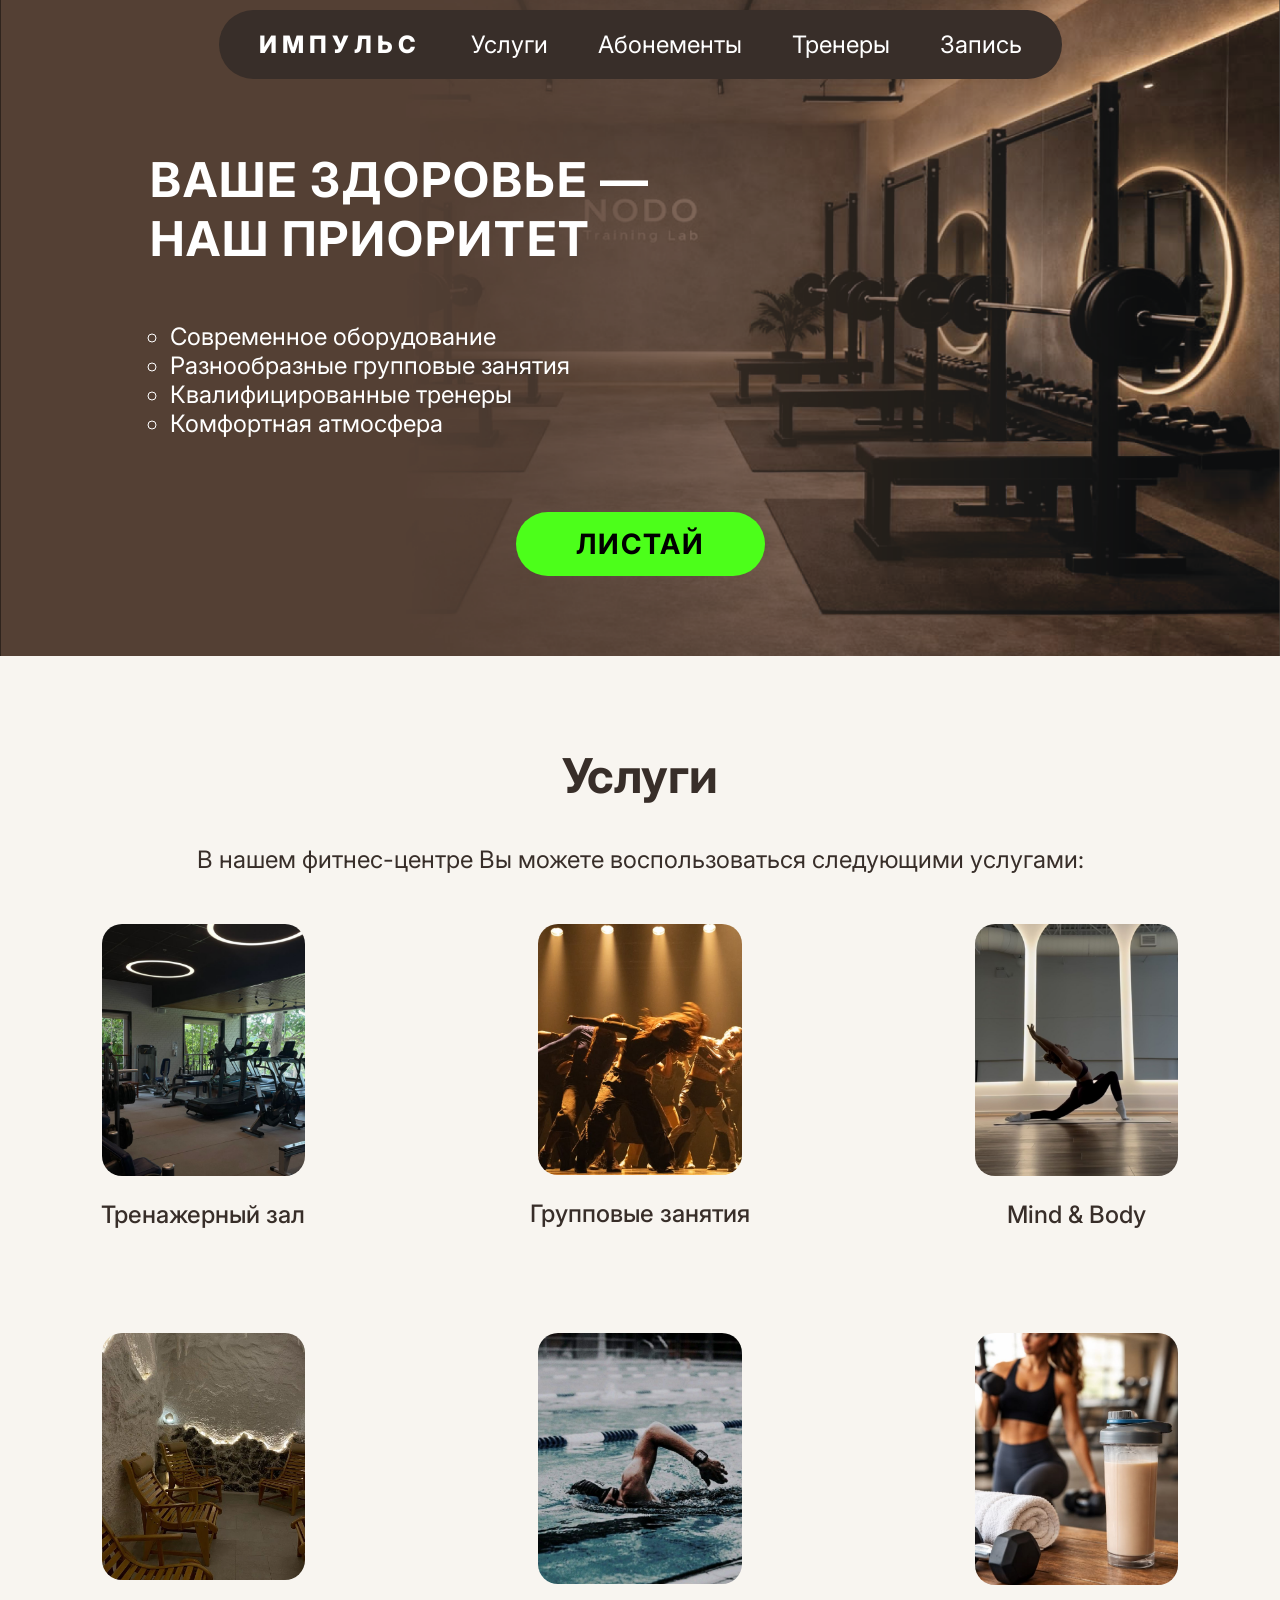
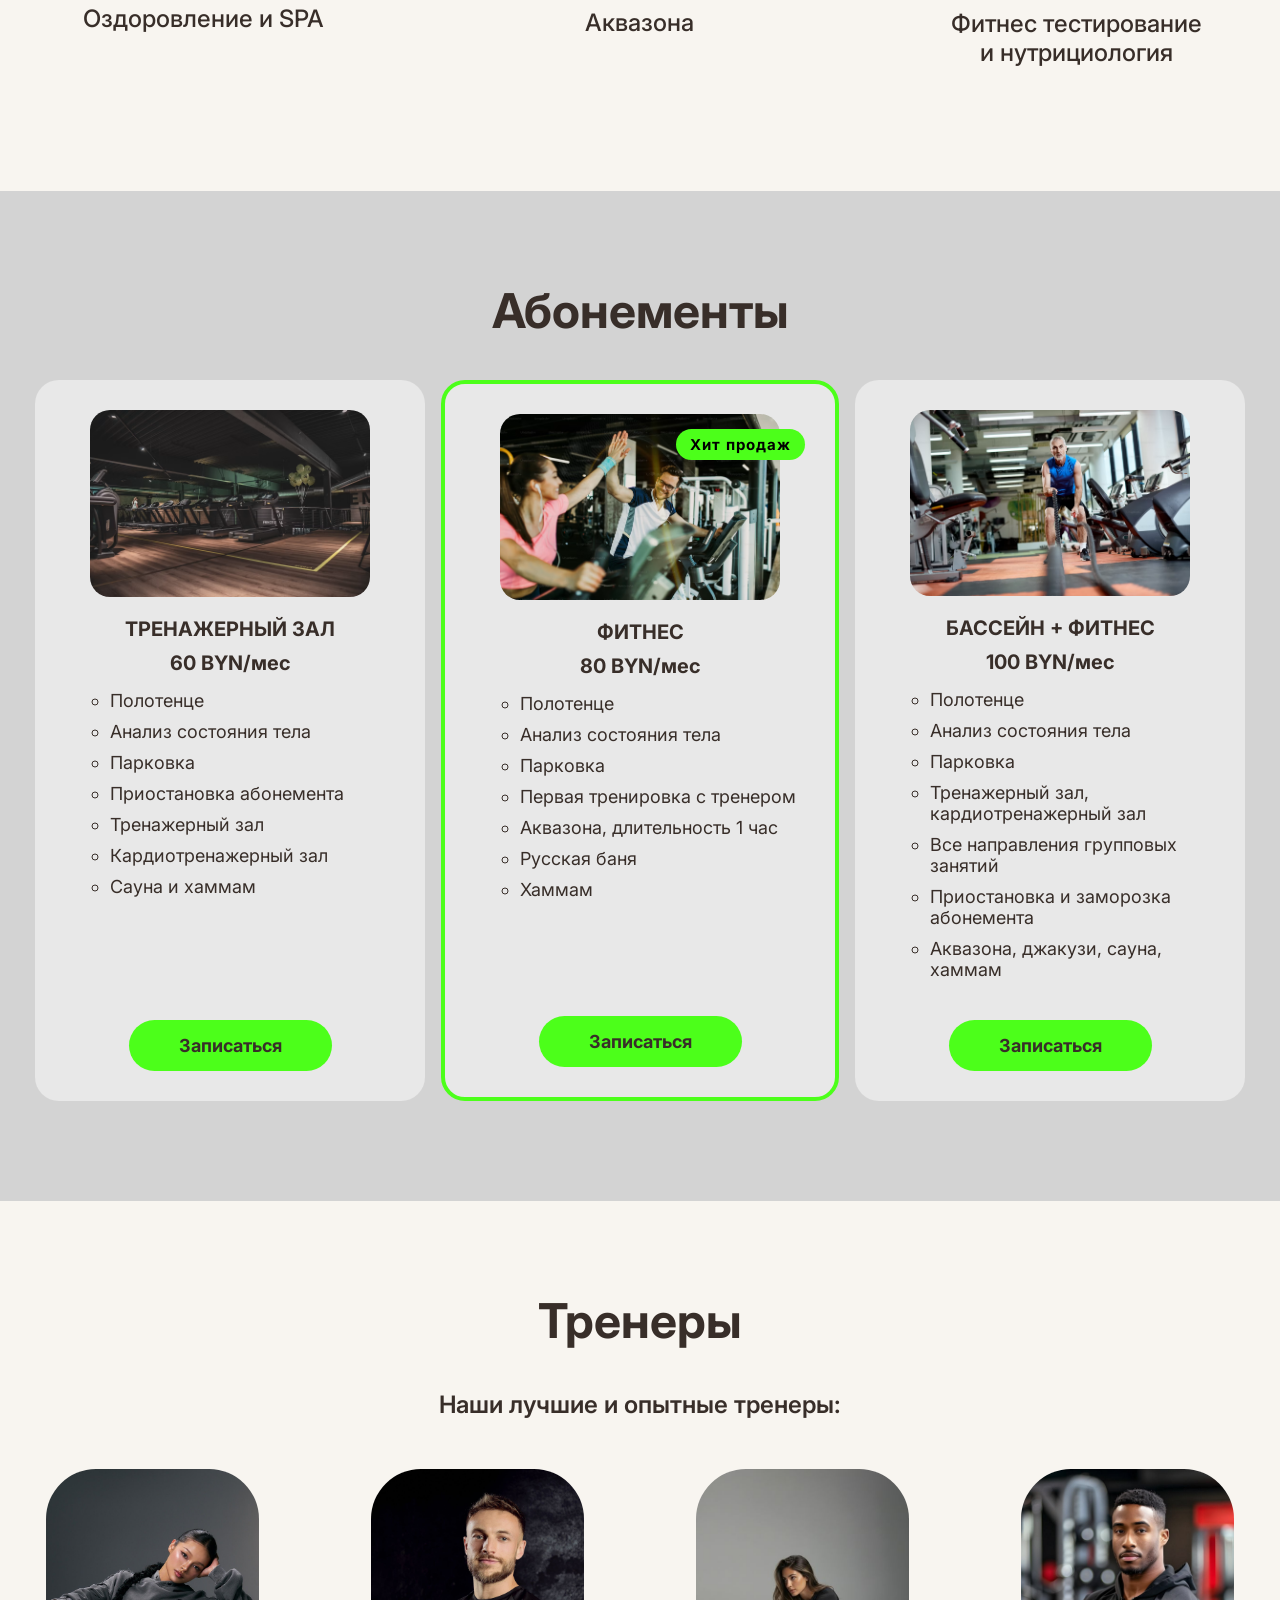
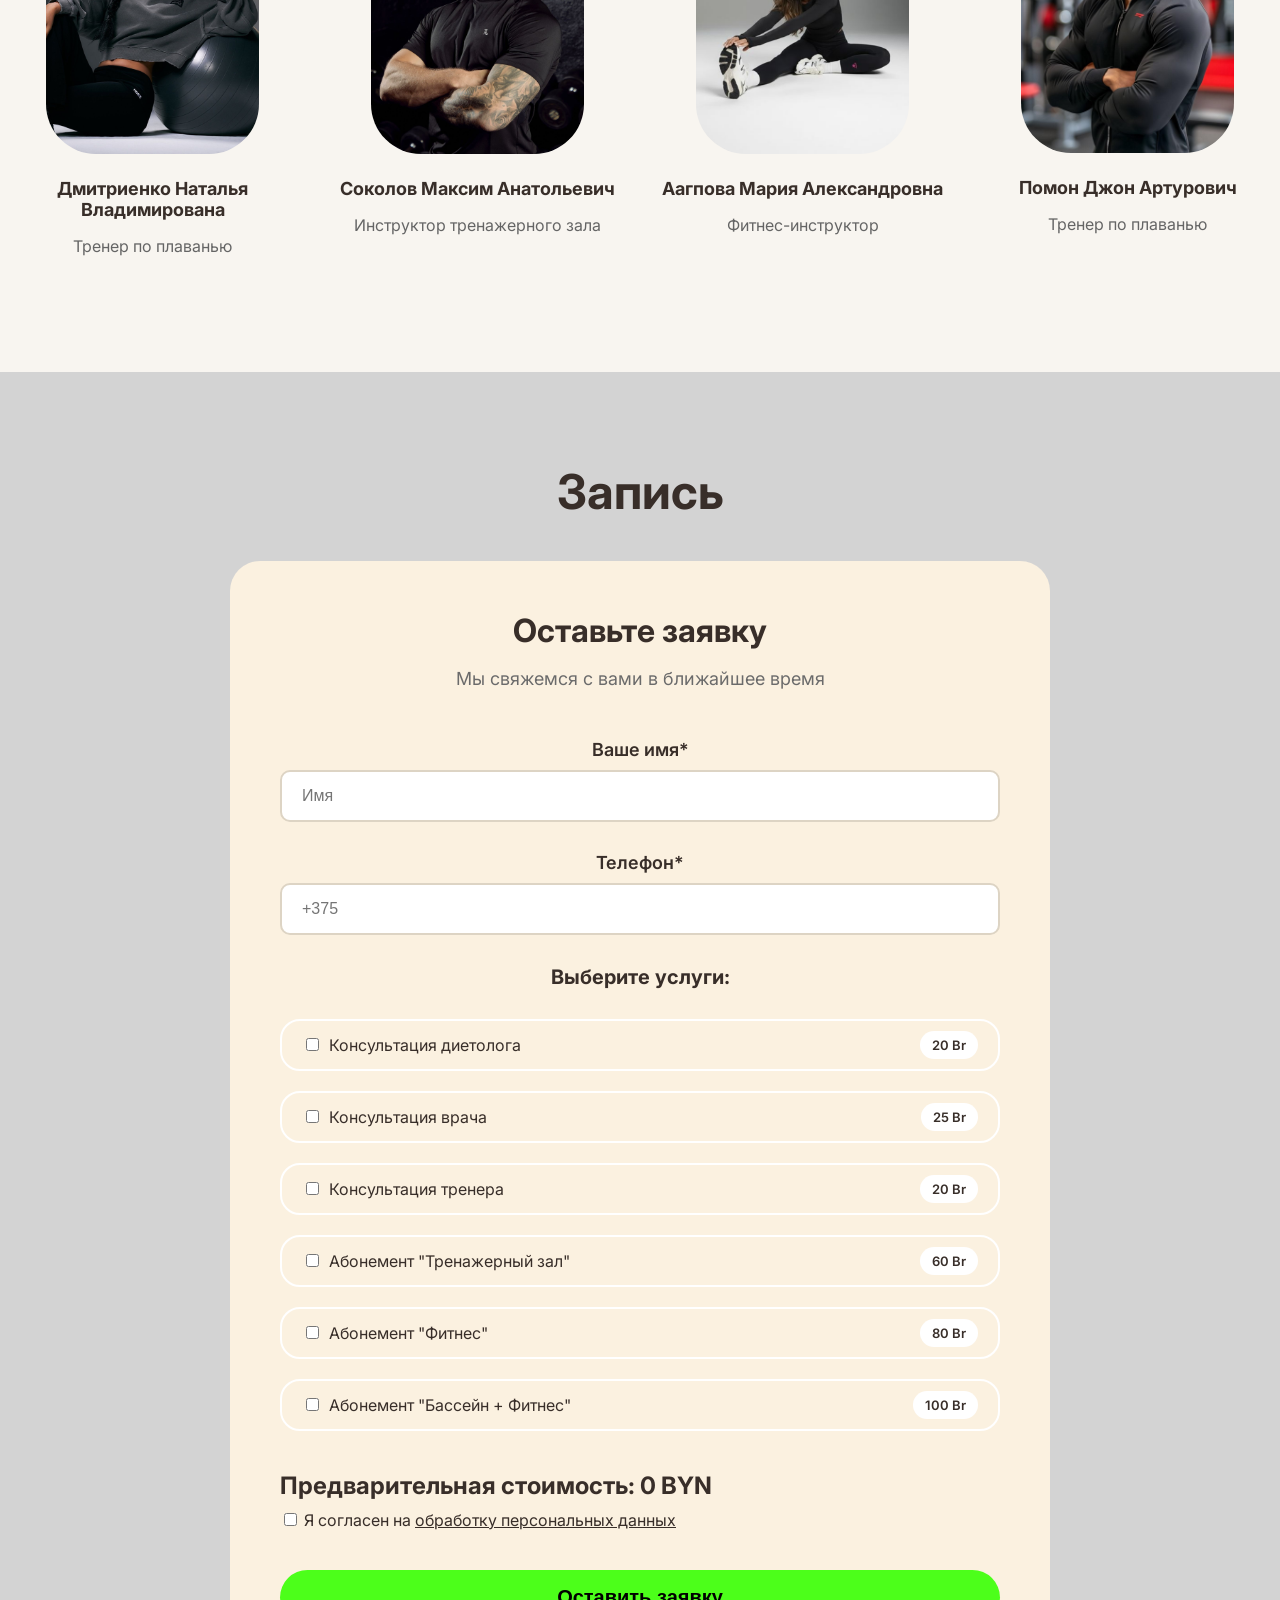
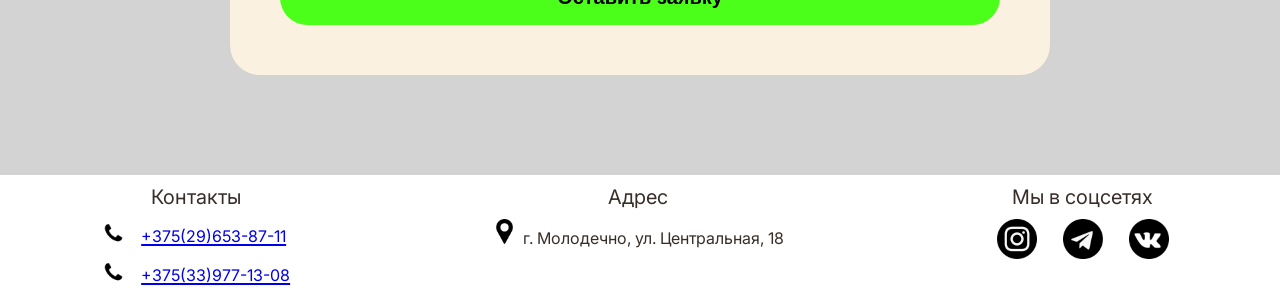
==== index.html @ 0cffe6ad "initial commit" ====
<!DOCTYPE html>
<html lang="en">
<head>
    <meta charset="UTF-8">
    <meta name="viewport" content="width=device-width, initial-scale=1.0">
    <title>IMPULS</title>
    <link rel="icon" type="image/png" href="IMG/logo-icon.png">
    <link rel="preconnect" href="https://fonts.googleapis.com">
    <link rel="preconnect" href="https://fonts.gstatic.com" crossorigin>
    <link href="https://fonts.googleapis.com/css2?family=Inter:ital,opsz,wght@0,14..32,100..900;1,14..32,100..900&display=swap" rel="stylesheet">
    <link href="index.css" type="text/css" rel="stylesheet">
</head>
<body>
    <header class="header">
        <a href="#block1" class="logo">ИМПУЛЬС</a>
        <a href="#block2">Услуги</a>
        <a href="#block3">Абонементы</a>
        <a href="#block4">Тренеры</a>
        <a href="#block5">Запись</a>
    </header>
    <div id="block1" class="block1">
        <div class="slogan">ВАШЕ ЗДОРОВЬЕ — <br>НАШ ПРИОРИТЕТ</div>
        <div class="advantages">
            <ul type="circle">
                <li>Современное оборудование</li>
                <li>Разнообразные групповые занятия</li>
                <li>Квалифицированные тренеры</li>
                <li>Комфортная атмосфера</li>
            </ul>
        </div>
        <a href="#block2" class="button">ЛИСТАЙ</a>
    </div>

    <div id="block2" class="block2">
        <h3>Услуги</h3>
        <div class="text">В нашем фитнес-центре Вы можете воспользоваться следующими услугами:</div>
        <div class="directions">
            <a href="html/gym.html" target="_top" class="items-link">
                <div class="item">
                <img src="IMG/Cardio.png" alt="Тренажерный зал">
                <p>Тренажерный зал</p>
            </div>
            </a>
            <a href="html/groupclasses.html" target="_top" class="items-link">
                <div class="item">
                <img src="IMG/Dance1.jpg" alt="Групповые занятия">
                <p>Групповые занятия</p>
            </div>
            </a>
            <a href="html/mindbody.html" target="_top" class="items-link">
                <div class="item">
                <img src="IMG/Stretching.png" alt="Mind & Body">
                <p>Mind & Body</p>
            </div>
            </a>
            <a href="html/spa.html" target="_top" class="items-link">
                <div class="item">
                <img src="IMG/salt.jpg" alt=Оздоровление и SPA">
                <p>Оздоровление и SPA</p>
            </div>
            </a>
            <a href="html/aquazone.html" target="_top" class="items-link">
                <div class="item">
                <img src="IMG/Swim.png" alt="Аквазона">
                <p>Аквазона</p>
            </div>
            </a>
            <a href="html/fittesting.html" target="_top" class="items-link">
                <div class="item">
                <img src="IMG/testing.jpg" alt="Тестирование и нутрициология">
                <p>Фитнес тестирование <br>и нутрициология</p>
            </div>
            </a>
        </div>
    </div>

    <div id="block3" class="block3">
        <h3>Абонементы</h3>
        <div class="subscriptions">
            <div class="subtrain">
                <img src="IMG/train1.avif" alt="Месячный абонемент">
                <p class="included-sub">ТРЕНАЖЕРНЫЙ ЗАЛ</p>
                <p class="sub-price">60 BYN/мес</p>
                <ul type="circle" class="included">
                    <li>Полотенце</li>
                    <li>Анализ состояния тела</li>
                    <li>Парковка</li>
                    <li>Приостановка абонемента</li>
                    <li>Тренажерный зал</li>
                    <li>Кардиотренажерный зал</li>
                    <li>Сауна и хаммам</li>
                </ul>
                <a href="#block5" class="btn">Записаться</a>
            </div>
            <div class="subfit">
                <span class="badge">Хит продаж</span> 
                <img src="IMG/train2.avif" alt="Разовый абонемент">
                <p class="included-sub">ФИТНЕС</p>
                <p class="sub-price">80 BYN/мес</p>
                <ul type="circle" class="included">
                    <li>Полотенце</li>
                    <li>Анализ состояния тела</li>
                    <li>Парковка</li>
                    <li>Первая тренировка с тренером</li>
                    <li>Аквазона, длительность 1 час</li>
                    <li>Русская баня</li>
                    <li>Хаммам</li>
                </ul>
                <a href="#block5" class="btn">Записаться</a>
            </div>
            <div class="subswim">
                <img src="IMG/train3.avif" alt="Плюс абонемент">
                <p class="included-sub">БАССЕЙН + ФИТНЕС</p>
                <p class="sub-price">100 BYN/мес</p>
                <ul type="circle" class="included">
                    <li>Полотенце</li>
                    <li>Анализ состояния тела</li>
                    <li>Парковка</li>
                    <li>Тренажерный зал, кардиотренажерный зал</li>
                    <li>Все направления групповых занятий</li>
                    <li>Приостановка и заморозка абонемента</li>
                    <li>Аквазона, джакузи, сауна, хаммам</li>
                </ul>
                <a href="#block5" class="btn">Записаться</a>
            </div>
        </div>
    </div>

    <div id="block4" class="block4">
        <h3>Тренеры</h3>
        <div class="best-train">Наши лучшие и опытные тренеры:</div>
        <div class="trainers">
            <div class="trainer">
                <img src="IMG/trainer_Natalia.png" alt="Дмитриенко Наталья">
                <p>Дмитриенко Наталья Владимирована</p>
                <div class="description">
                    <p>Тренер по плаванью</p>
                </div>
            </div>
            <div class="trainer">
                <img src="IMG/trainer_Maks.jpg" alt="Соколов Максим">
                <p>Соколов Максим Анатольевич</p>
                <div class="description">
                    <p>Инструктор тренажерного зала</p>
                </div>
            </div>
            <div class="trainer">
                <img src="IMG/trainer_Maria.png" alt="Агапова Мария">
                <p>Аагпова Мария Александровна</p>
                <div class="description">
                    <p>Фитнес-инструктор</p>
                </div>
            </div>
            <div class="trainer">
                <img src="IMG/trainer_Jon.jpg" alt="Помон Джон">
                <p>Помон Джон Артурович</p>
                <div class="description">
                    <p>Тренер по плаванью</p>
                </div>
            </div>
        </div>
    </div>

    <div id="block5" class="block5">
        <h3>Запись</h3>
        <div class="record">
            <p class="record-title">Оставьте заявку</p>
            <p class="record-subtitle">Мы свяжемся с вами в ближайшее время</p>
            <form id="forma">
                <div class="field-group">
                    <label for="name">Ваше имя*</label>
                    <input type="text" placeholder="Имя" id="name">
                </div>
                <div class="field-group">
                    <label for="phonetext">Телефон*</label>
                    <input type="tel" placeholder="+375" id="phonetext">
                </div>
                <div class="service-block">
                    <p>Выберите услуги:</p>
                    <div class="services">
                        <div class="service-card">
                            <input type="checkbox" id="diet">
                            <label for="diet">Консультация диетолога</label>
                            <span class="service-price">20 Br</span>
                        </div>            
                        <div class="service-card">
                            <input type="checkbox" id="doc">
                            <label for="doc">Консультация врача</label>
                            <span class="service-price">25 Br</span>
                        </div>
                        <div class="service-card">
                            <input type="checkbox" id="train">
                            <label for="train">Консультация тренера</label>
                            <span class="service-price">20 Br</span>
                        </div>
                        <div class="service-card">
                            <input type="checkbox" id="month">
                            <label for="month">Абонемент "Тренажерный зал"</label>
                            <span class="service-price">60 Br</span>
                        </div>
                        <div class="service-card">
                            <input type="checkbox" id="one">
                            <label for="one">Абонемент "Фитнес"</label>
                            <span class="service-price">80 Br</span>
                        </div>
                        <div class="service-card">
                            <input type="checkbox" id="plus">
                            <label for="plus">Абонемент "Бассейн + Фитнес"</label>
                            <span class="service-price">100 Br</span>
                        </div>
                    </div>
                    <h4>Предварительная стоимость: <span id="total-price">0</span> BYN</h4>
                    <div class="agreement-block">
                        <input type="checkbox" id="agreement">
                        <label for="agreement">Я согласен на <a href="https://pravo.by" target="_blank" class="policy-link">
                        обработку персональных данных</a></label>
                    </div>
                    <button class="btn-bit">Оставить заявку</button>
                </div>
            </form>
        </div>
    </div>

    <footer class="footer">
        <div class="contacts">
            <p class="footer-text">Контакты</p>
            <div class="phone">
                <img src="IMG/phone.png" alt="phone">
                <a href="tel: +375(29)653-87-11">
                    <span>+375(29)653-87-11</span>
                </a>
            </div>
            <div class="phone">
                <img src="IMG/phone.png" alt="phone">
                <a href="tel: +375(33)977-13-08">
                    <span>+375(33)977-13-08</span>
                </a>
            </div>
        </div>
        <div class="location">
            <p class="footer-text">Адрес</p>
            <a href="https://yandex.by" target="_blank" class="map-link">
                <div class="address">
                    <img src="IMG/location.png">
                    <span>г. Молодечно, ул. Центральная, 18</span>
                </div>
            </a>
        </div>
        <div class="social">
            <p class="footer-text">Мы в соцсетях</p>
            <div class="icons">
                <a href="https://www.instagram.com/stimul_molo_gym/" target="_blank" class="social-link">
                    <img src="IMG/insta.png" alt="Инстаграм">
                </a>
                <a href="https://t.me/TM_Gym" target="_blank" class="social-link">
                    <img src="IMG/tg.png" alt="Телеграм">
                </a>
                <a href="https://vk.com/impuls_svetlogorsk" target="_blank" class="social-link">
                    <img src="IMG/vk.png" alt="ВКонтакте">
                </a>
            </div>
        </div>
    </footer>
    <script>
        function calculateTotal() {
            let total = 0;
            if (document.getElementById('diet').checked) total += 20;
            if  (document.getElementById('doc').checked) total += 25;
            if (document.getElementById('train').checked) total += 20;
            if (document.getElementById('month').checked) total += 60;
            if (document.getElementById('one').checked) total += 80;
            if (document.getElementById('plus').checked) total +=100;

            document.getElementById('total-price').innerText = total;
        }

        document.getElementById('diet').onclick = calculateTotal;
        document.getElementById('doc').onclick = calculateTotal;
        document.getElementById('train').onclick = calculateTotal;
        document.getElementById('month').onclick = calculateTotal;
        document.getElementById('one').onclick = calculateTotal;
        document.getElementById('plus').onclick = calculateTotal;

        document.getElementById('forma').onsubmit = function(event) {
            event.preventDefault();

            let isAgreed = document.getElementById('agreement').checked;
            isAgreed ? alert("Заявка успешно оформлена!"):
            alert("Для отправки заявки необходимо согласие на обработку персональных данных");

            if (isAgreed) {
                document.getElementById('forma').reset();
                document.getElementById('total-price').innerText = 0;
            }
        }
    </script>
</body>
</html>
---- index.css ----
body {
    font-family: 'Inter', sans-serif;
    margin: 0px;
    color: #382e29; 
    font-size: 24px;
}
.header {
    display: flex;
    position: fixed;
    justify-content: space-between;
    background-color: #382e29; 
    border-radius: 50px;
    top: 10px;
    padding: 20px 40px;
    max-width: 1200px;
    gap: 50px;
    left: 0;
    right: 0;
    margin: 0 auto;
    width: max-content;
    z-index: 1000;
}
.header a {
    text-decoration: none;
    color: white;
}
.header a:hover {
    color: #4CFF1A;
}
.logo {
    letter-spacing: 5px;
    font-weight:800;
}
.block1 {
    background-image: url(IMG/fonb.png);
    background-size: cover;
    background-repeat: no-repeat;
    background-position: center;
    padding-top: 150px;
    padding-bottom: 80px;
    color: white;
}
.slogan {
    text-align: left;
    font-size: 48px;
    margin-left: 150px;
    font-weight: bold;
    letter-spacing: 2px;
}
.advantages {
    padding-top: 30px;
    padding-bottom: 100px;
    margin-left: 130px;
}
.button {
    text-decoration: none;
    width: max-content;
    padding: 15px 60px;
    font-size: 28px;
    border-radius: 70px;
    background-color: #4CFF1A;
    color: black;
    border: none;
    font-weight: bold;
    display: block;  
    margin-left: auto;  
    margin-right: auto;
    cursor: pointer;
    margin-top: -50px;
    letter-spacing: 2px;
    transition: color 0.3s ease;
}
.button:hover {
    color: white;
}
.block2, .block4 {
    background-color: #f8f5f0;
    padding-bottom: 100px;
}
.block3, .block5 {
    background-color: lightgrey;
    padding-bottom: 100px;
}
.text {
    text-align: center;
    margin-bottom: 50px;
}
h3 {
    font-size: 48px;
    text-align: center;
    margin: 0;
    padding-top: 90px;  
    padding-bottom: 40px;
}
.directions {
    display: grid;
    grid-template-columns: repeat(3, 1fr);
    row-gap: 80px;
    column-gap: 30px;
    max-width: 1400px;
    margin: 0 auto;
}
.items-link {
    text-decoration: none;
    color: #382e29;
    display: block;
    transition: transform 0.3s ease;
}
.items-link:hover {
    transform: scale(1.05);
}
.item {
    text-align: center;
    align-items: center;
}
.item p {
    font-weight: 500;
}
.item img {
    max-width: 50%;
    height: auto;
    display: block;
    margin: 0 auto;
    border-radius: 20px;
}
.subscriptions {
    display: grid;
    grid-template-columns: repeat(auto-fit, minmax(280px, 1fr));
    justify-content: center;
    justify-items: center;
    gap: 30px;
    max-width: 1200px;
    margin: 0 auto;
    padding: 0 20px;
}
.subtrain, .subfit, .subswim {
    display: flex;
    flex-direction: column;
    align-items: center;
    background-color: #e8e8e8;
    border-radius: 24px;
    padding: 30px 20px;
    width: 100%;
    max-width: 350px;
    position: relative;
}
.subfit {
    border: 4px #4CFF1A solid;
}
.subtrain img, .subfit img, .subswim img {
    width: 100%;
    max-width: 280px;
    height: auto;
    border-radius: 20px;
}
.trainer img {
    max-width: 70%;
    height: auto;
    border-radius: 20px;
}
.badge {
    position: absolute;
    top: 45px;    
    right: 30px; 
    background-color: #4CFF1A; 
    color: black;            
    font-size: 15px;           
    font-weight: bold;
    letter-spacing: 1px;       
    padding: 6px 14px;   
    border-radius: 20px;       
}
.included-sub {
    text-align: center;
    font-size: 20px;
    font-weight: bold;
    margin-top: 20px;
    margin-bottom: 10px;
}
.sub-price {
    text-align: center;
    font-size: 20px;
    font-weight: bold;
    margin-top: 0;
    margin-bottom: 15px;
    color: #382e29; 
}
.included {
    text-align: left;
    max-width: 280px;
    width: 100%;
    margin: 0 auto;
    font-size: 18px;
    flex-grow: 1;
}
.included li {
    margin-bottom: 10px; 
}
.included p {
    margin: 8px 0;
}
.btn {
    display: block;
    font-size: 18px;
    background-color: #4CFF1A;
    border: none;
    border-radius: 50px;
    padding: 15px 50px;
    cursor: pointer;
    margin-top: 30px;
    margin-bottom: 0;
    font-weight: bold;
    text-decoration: none;
    color: #382e29; 
    transition: color 0.3s ease;
}
.btn:hover {
    text-decoration: none;
    color: white;
}
.best-train {
    text-align: center;
    font-weight: 600;
    padding-bottom: 50px;
}
.trainers {
    display: grid;
    grid-template-columns: repeat(4, 1fr);
    gap: 20px;
}
.trainer {
    text-align: center;
}
.trainer > p {
    font-size: 18px;
    font-weight: 700;   
    margin-bottom: 5px; 
}
.trainer img {
    border-radius: 50px;
}
.description {
    color: #656565;     
    font-size: 16px;    
}
.block5 {
    text-align: center;
}
.bid {
    text-align: center;
    padding: 20px;
    font-size: 24px;
    font-weight: bold;
}
.record {
    background-color: #fbf1e0;
    border-radius: 30px;
    max-width: 720px;
    text-align: center;
    padding: 50px 50px;
    margin: 0 auto;
}
.record-title {
    font-size: 32px;
    font-weight: bold;
    margin-bottom: 4px;
    margin-top: 0;
}
.record-subtitle {
    font-size: 18px;
    color: #6b6b6b;
    margin-bottom: 50px;
}
.field-group {
    margin-bottom: 20px;
}
.field-group label {
    display: block;
    font-weight: 600;
    font-size: 18px;
    margin-bottom: 10px;
}
.field-group input {
    width: 100%;
    padding: 15px 20px;
    border-radius: 10px;
    margin-bottom: 10px;
    border: 2px solid #ddd4c4;
    box-sizing: border-box;
    font-size: 16px;
}
.service-block p{
    font-weight: bold;
    font-size: 20px;
    margin-bottom: 30px;
}
.service-card {
    display: flex;
    align-items: center;
    margin-bottom: 20px;
    text-align: left;
    font-size: 16px;
    border: 2px solid white;
    border-radius: 20px;
    padding: 10px 20px;
}
.service-card input[type="checkbox"] {
    margin-right: 10px;
    cursor: pointer;
}
.service-price {
    font-weight: 600;
    font-size: 13px;
    background-color: white;
    padding: 6px 12px;
    border-radius: 20px;
    margin-left: auto;
    margin-right: 0;
}
h4 {
    text-align: left;
    margin-top: 40px;
    margin-bottom: 10px;
}
.agreement-block {
    text-align: left;
    font-size: 16px;
    margin-bottom: 40px;
}
.agreement-block a {
    color: #382e29;
}
.btn-bit {
    display: block;
    font-size: 20px;
    background-color: #4CFF1A;
    border: none;
    border-radius: 50px;
    padding: 16px 40px;
    cursor: pointer;
    margin-left: auto;
    margin-right: auto;
    font-weight: bold;
    width: 100%;
    transition: color 0.3s ease;
}
.btn-bit:hover {
    color: white;
}
.footer {
    display: flex;
    justify-content: space-around;
    background-color: rgba(255, 255, 255, 0.85);
    width: 100%;
    align-items: flex-start;
    text-align: center;
    margin: 0;
}
.contacts, .location, .social {
    display: flex;
    flex-direction: column;
    align-items: center;
    text-align: center;
}

.phone {
    display: flex;
    align-items: center;
    justify-content: flex-start;
    gap: 15px;
    margin-bottom: 10px;
    width: 100%;
}
.phone span, .address span {
    font-size: 16px;
    text-align: left;
}
.phone img {
    width: 25px;
    height: 25px;
}
.address {
    width: 100%;
}
.map-link {
    display: flex;
    align-items: center;
    justify-content: flex-start; 
    gap: 15px;                
    text-decoration: none;     
    color: #382e29;             
    transition: color 0.3s ease; 
}
.map-link:hover {
    color: #4CFF1A;            
}
.address img {
    width: 25px;
    height: 25px;
}
.icons img {
    width: 40px;
    height: 40px;
    margin: 0 10px;
    transition: filter 0.3s ease;
}
.icons a {
    text-decoration: none;
}
.social-link:hover img {
    filter: invert(72%) sepia(85%) saturate(1495%) hue-rotate(53deg) brightness(108%) contrast(105%);
}
.footer-text {
    font-size: 20px;
    margin: 10px 0;
}
.footer-bottom {
    font-size: 16px;
    text-align: center;
}
.footer-bottom a {
    color: #382e29;
}
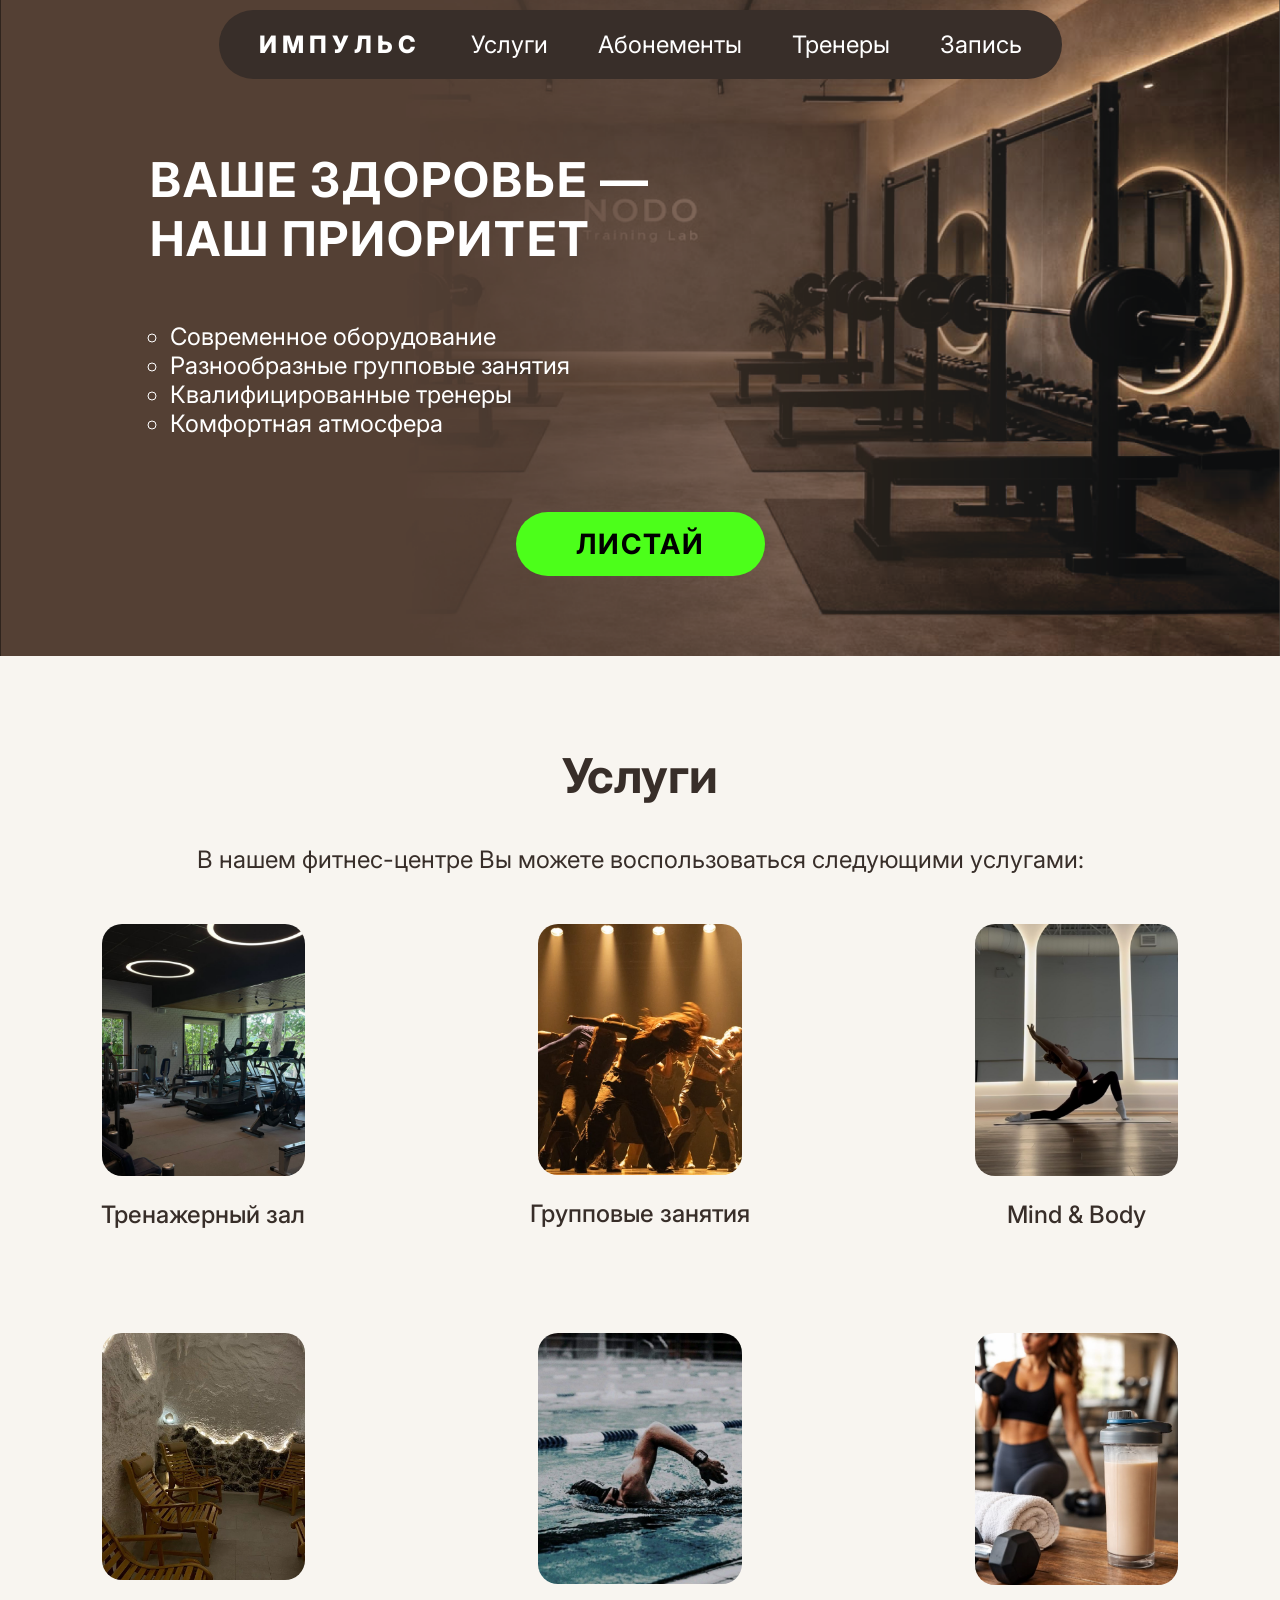
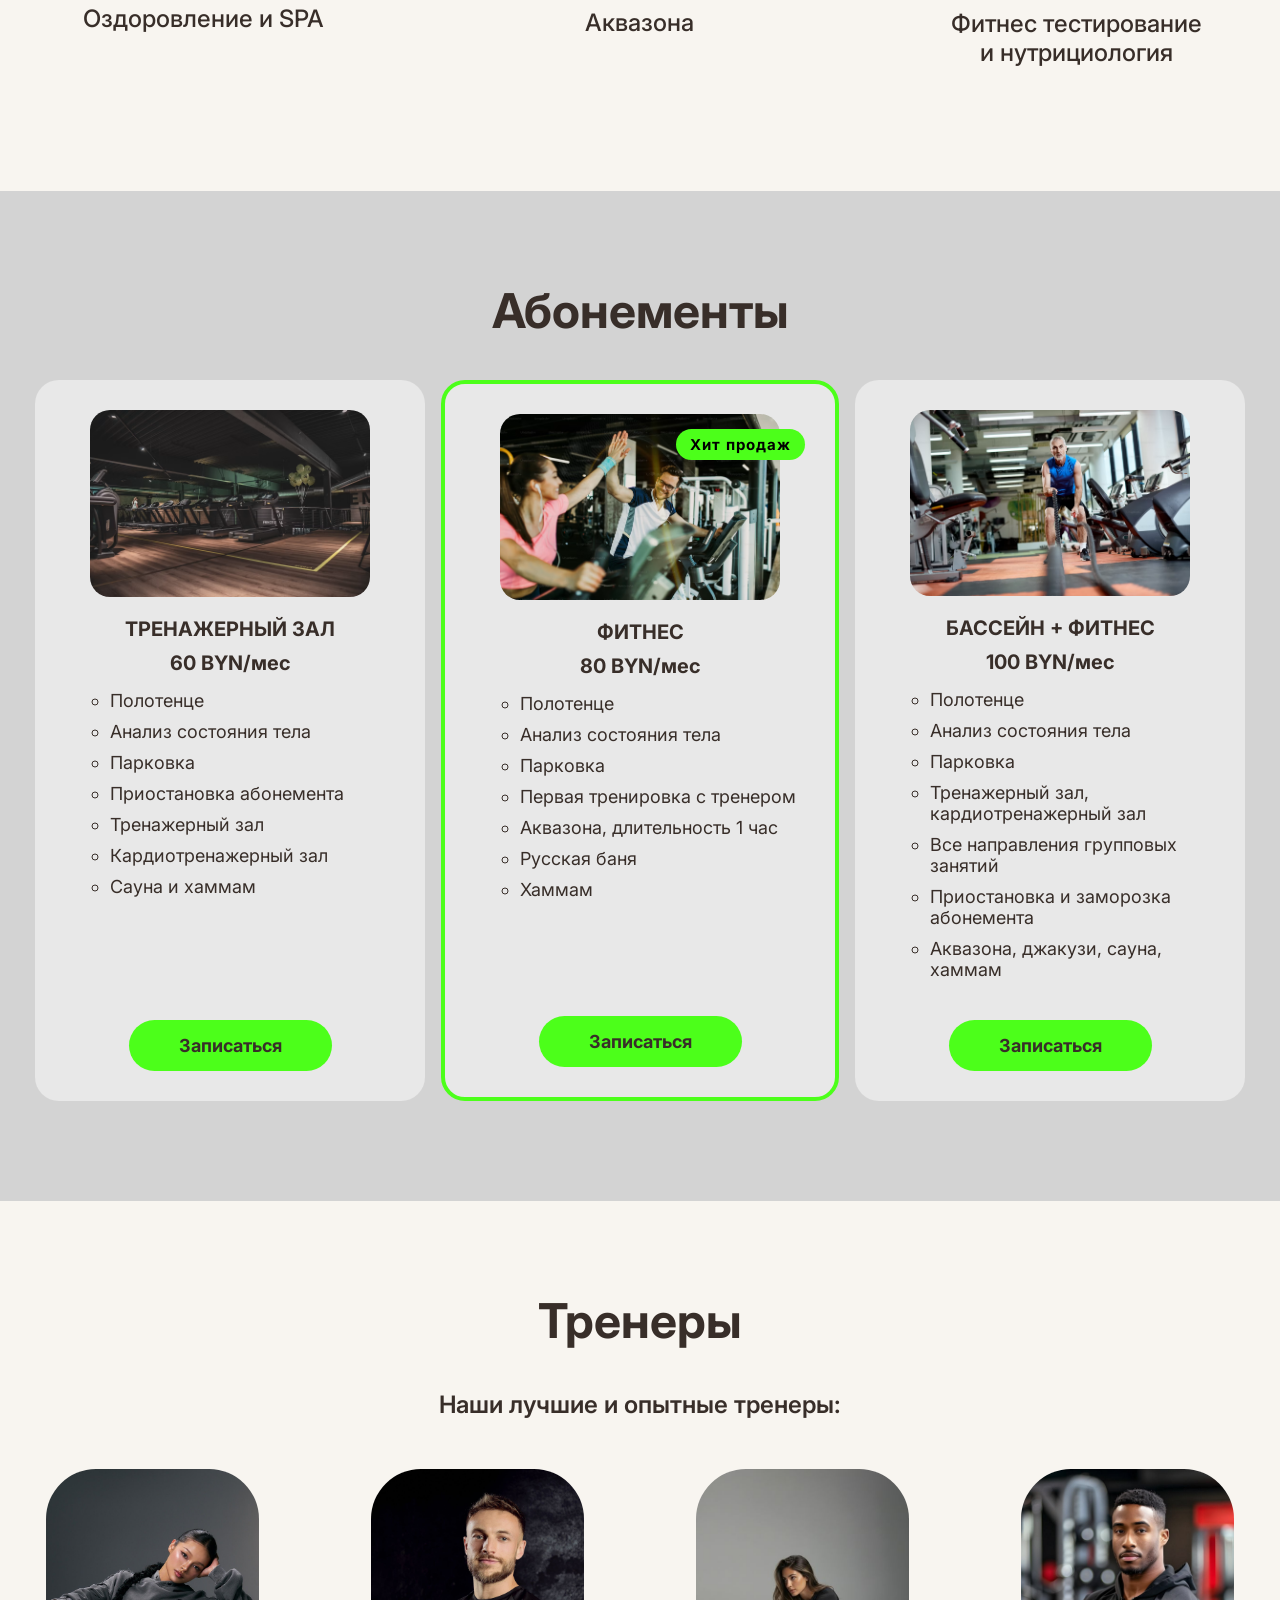
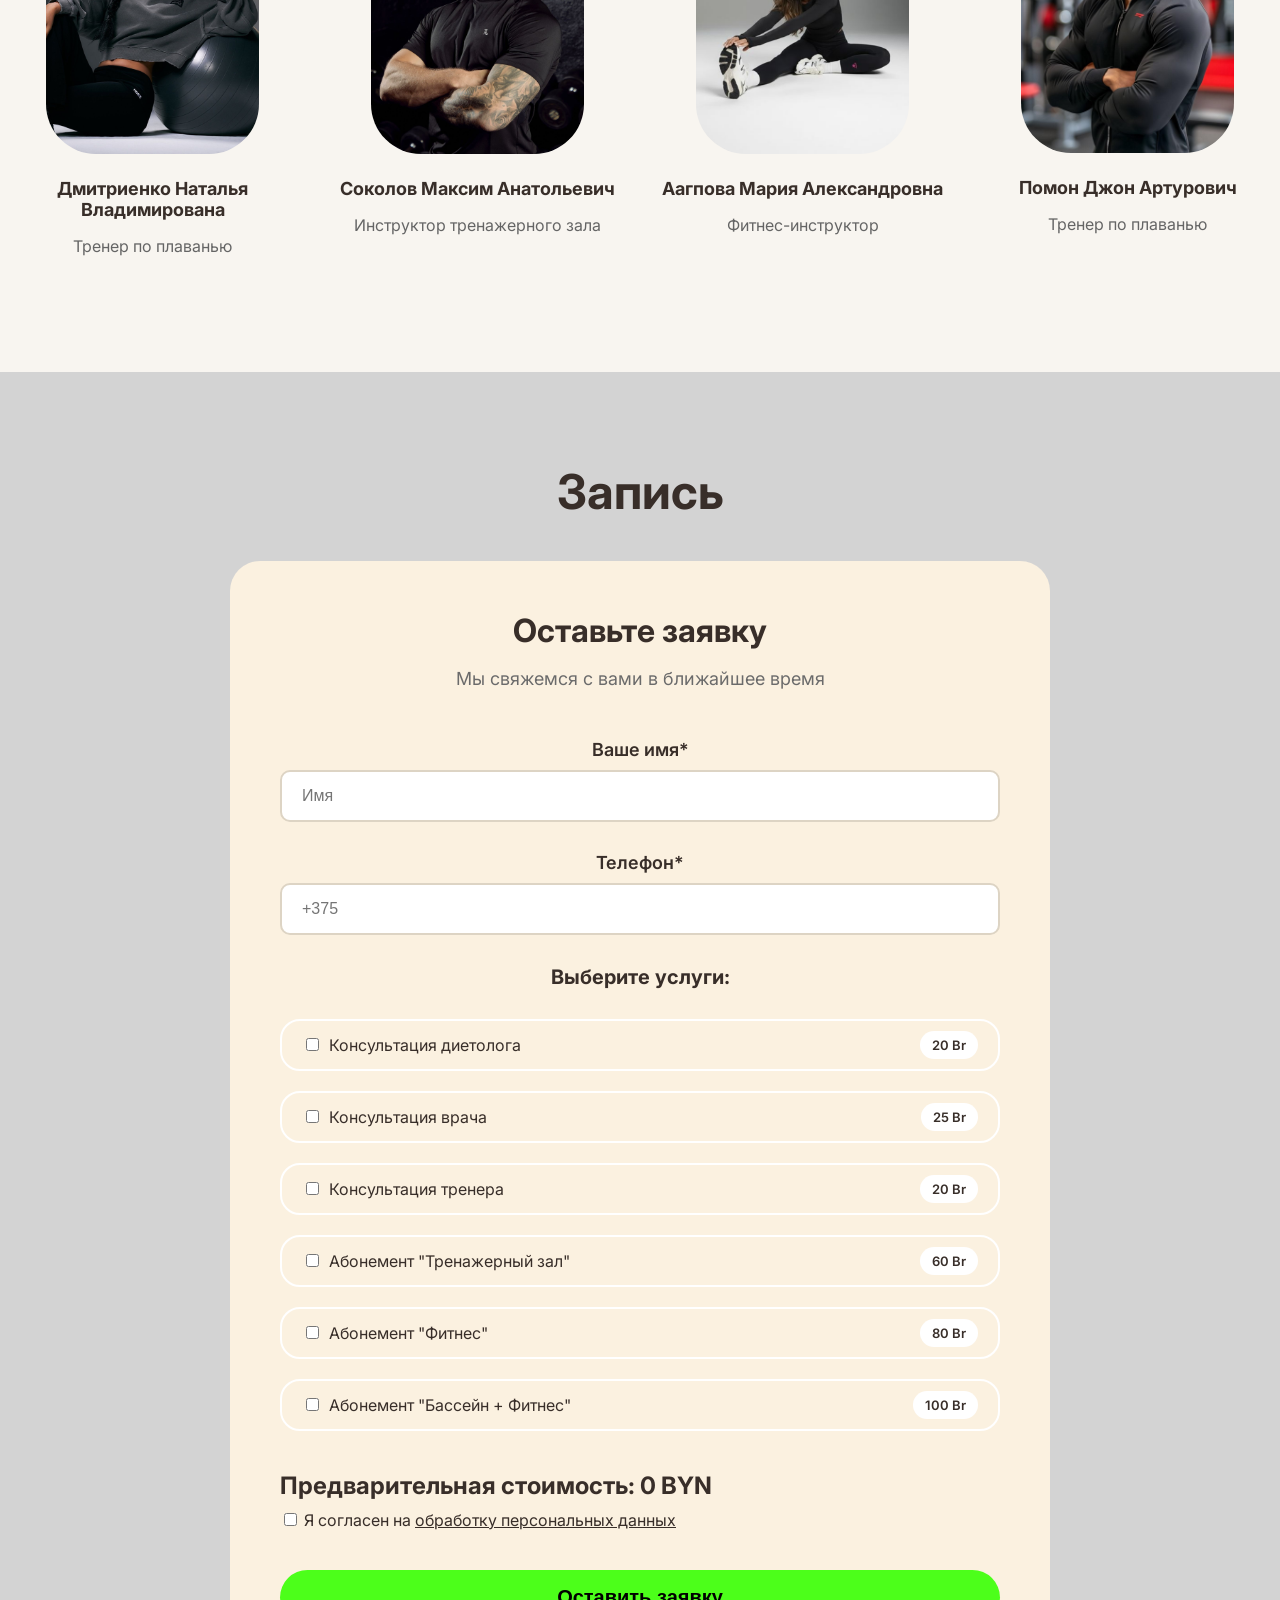
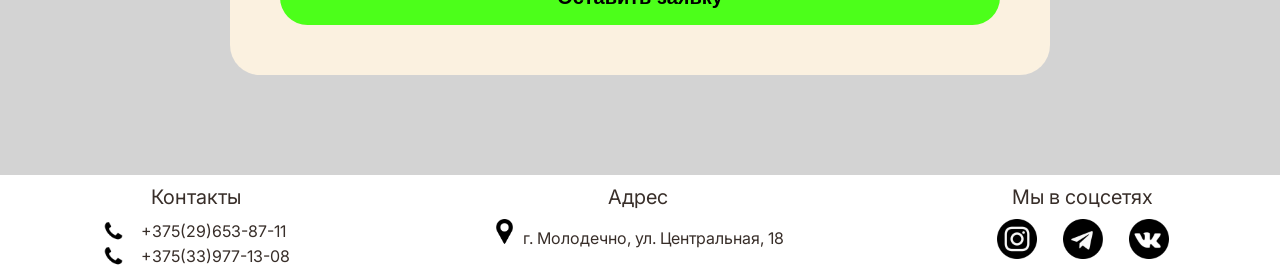
==== commit 52373168: "gh-pages" ====
--- a/index.html
+++ b/index.html
@@ -22,7 +22,7 @@
         <div class="slogan">ВАШЕ ЗДОРОВЬЕ — <br>НАШ ПРИОРИТЕТ</div>
         <div class="advantages">
             <ul type="circle">
-                <li>Современное оборудование</li>
+                <li>Современное оборудование</li> 
                 <li>Разнообразные групповые занятия</li>
                 <li>Квалифицированные тренеры</li>
                 <li>Комфортная атмосфера</li>
@@ -225,14 +225,14 @@
         <div class="contacts">
             <p class="footer-text">Контакты</p>
             <div class="phone">
-                <img src="IMG/phone.png" alt="phone">
-                <a href="tel: +375(29)653-87-11">
+                <a href="tel: +375(29)653-87-11" class="phone-link">
+                    <img src="IMG/phone.png" alt="phone">
                     <span>+375(29)653-87-11</span>
                 </a>
             </div>
             <div class="phone">
-                <img src="IMG/phone.png" alt="phone">
-                <a href="tel: +375(33)977-13-08">
+                <a href="tel: +375(33)977-13-08" class="phone-link">
+                    <img src="IMG/phone.png" alt="phone">
                     <span>+375(33)977-13-08</span>
                 </a>
             </div>
--- a/index.css
+++ b/index.css
@@ -362,15 +362,6 @@
     align-items: center;
     text-align: center;
 }
-
-.phone {
-    display: flex;
-    align-items: center;
-    justify-content: flex-start;
-    gap: 15px;
-    margin-bottom: 10px;
-    width: 100%;
-}
 .phone span, .address span {
     font-size: 16px;
     text-align: left;
@@ -379,10 +370,10 @@
     width: 25px;
     height: 25px;
 }
-.address {
-    width: 100%;
-}
-.map-link {
+.address, .phone {
+    width: 100%;
+}
+.map-link, .phone-link {
     display: flex;
     align-items: center;
     justify-content: flex-start; 
@@ -394,6 +385,9 @@
 .map-link:hover {
     color: #4CFF1A;            
 }
+.phone-link:hover {
+    color: #4CFF1A;    
+}
 .address img {
     width: 25px;
     height: 25px;
